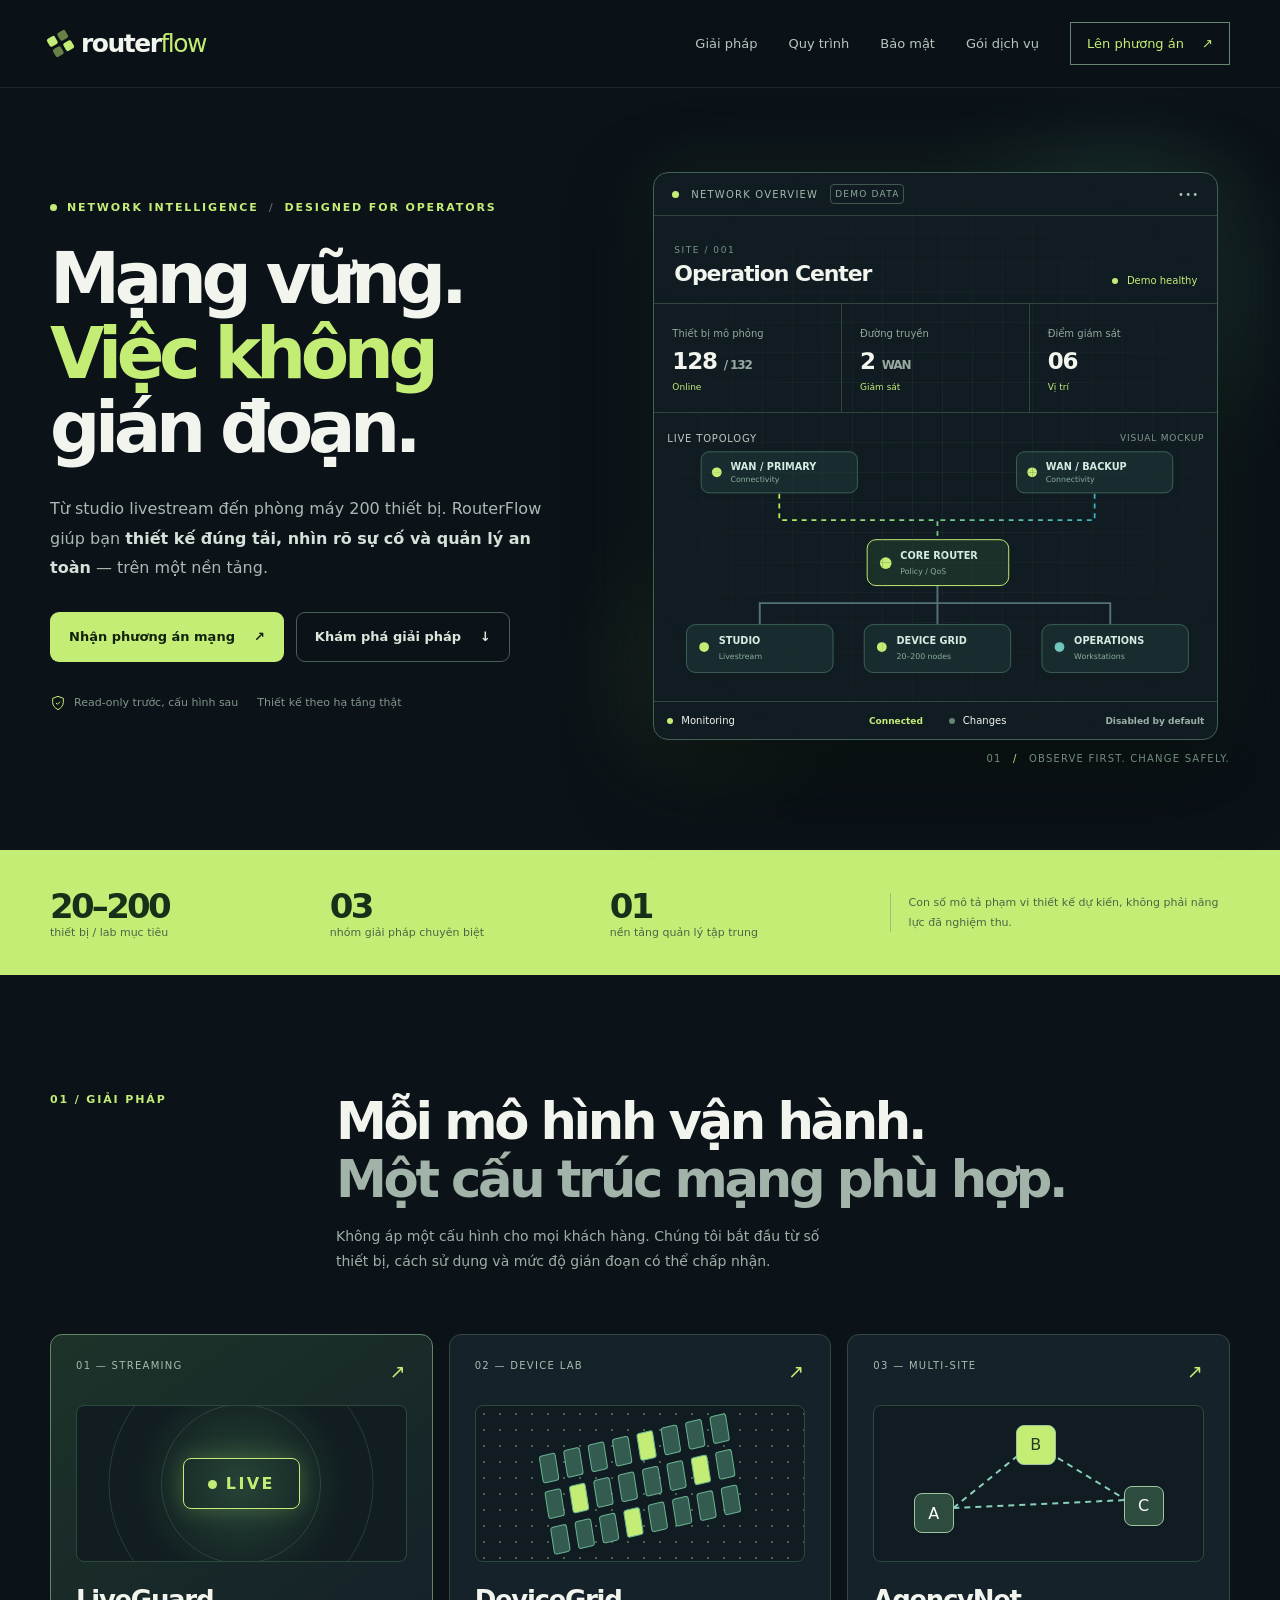
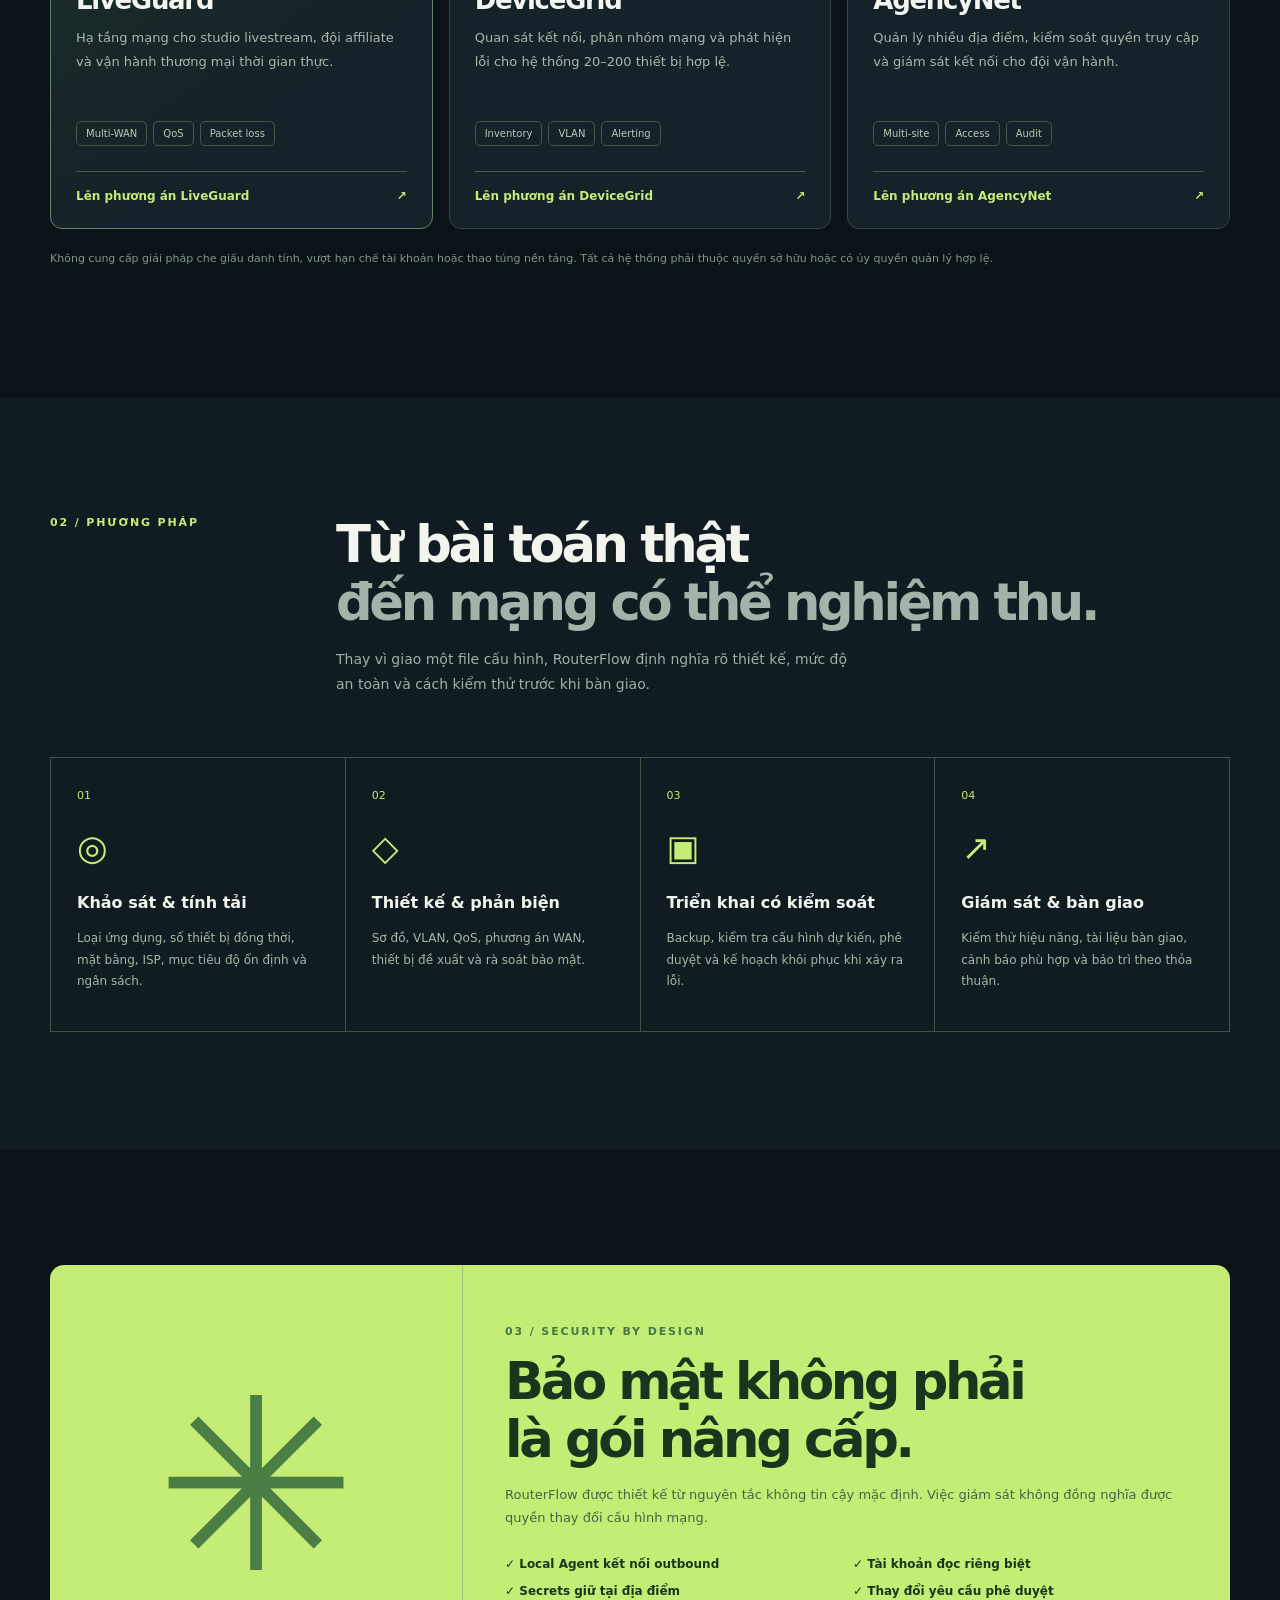
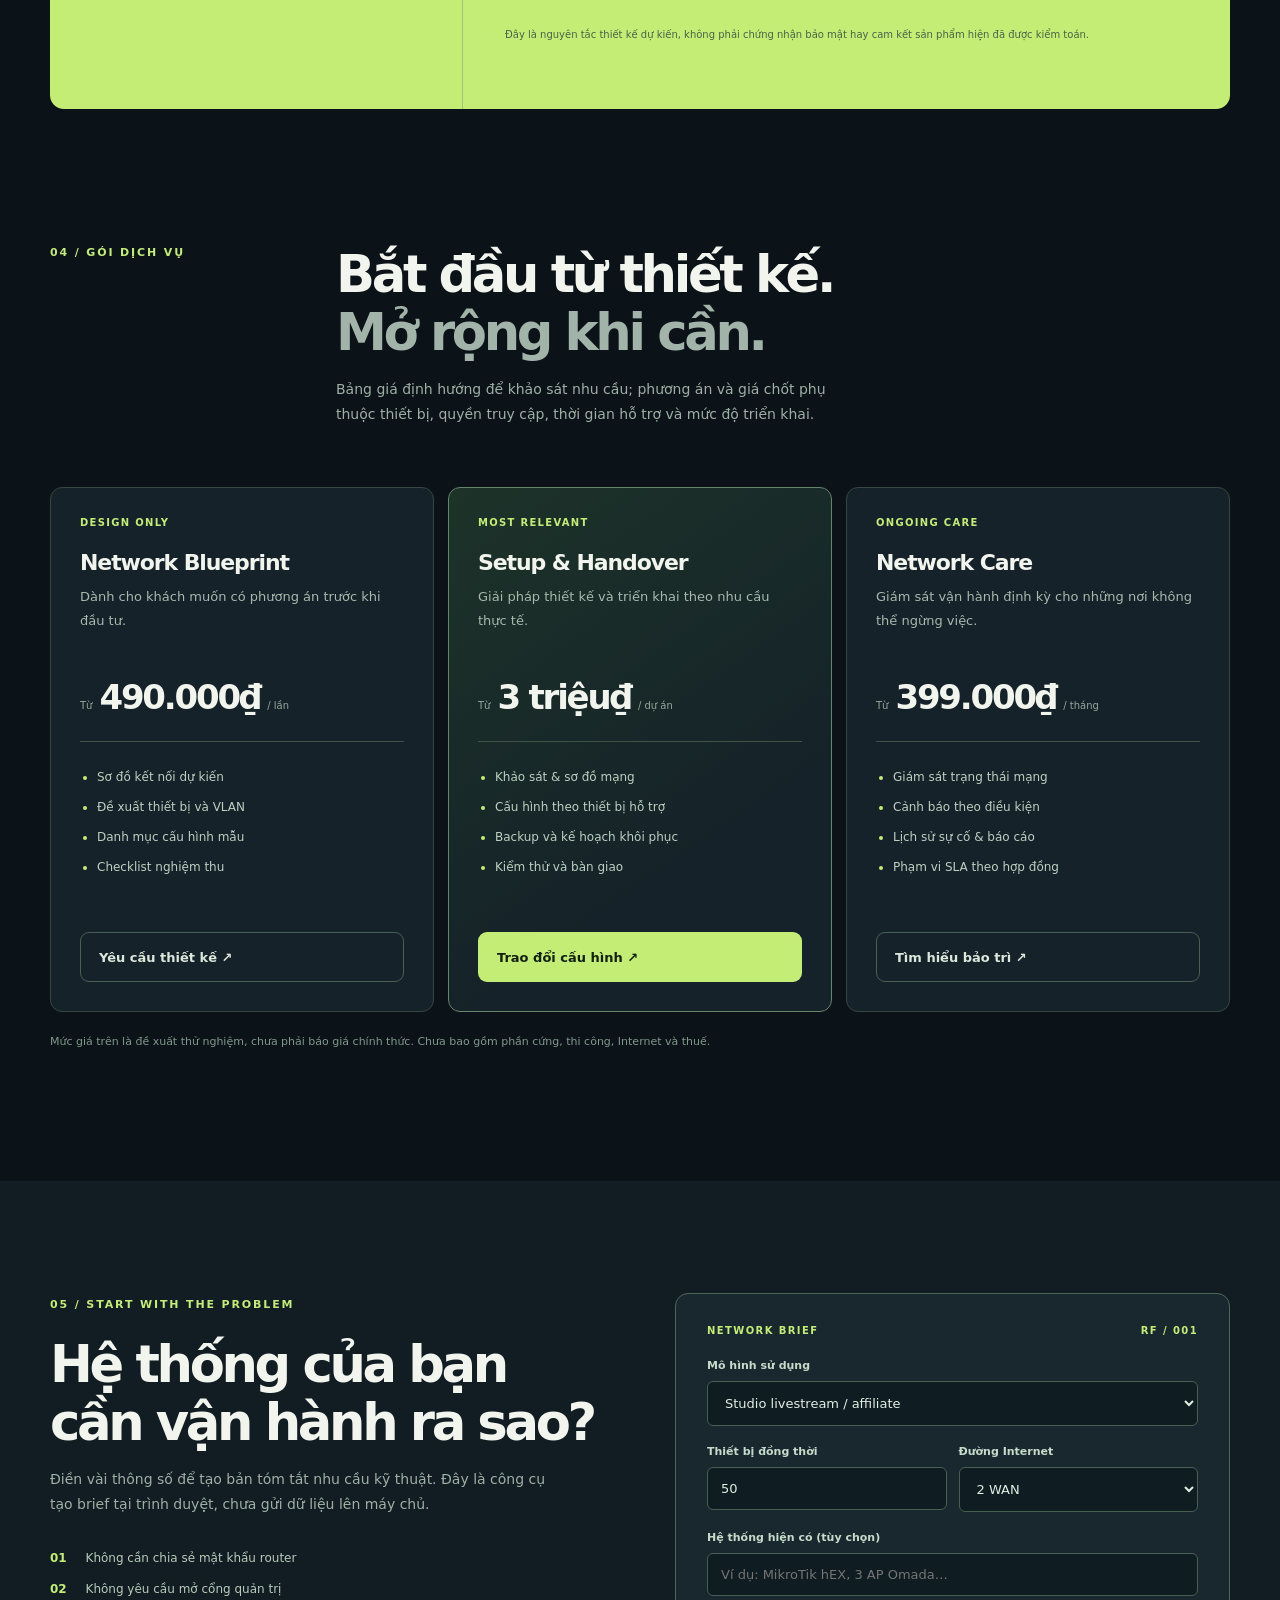
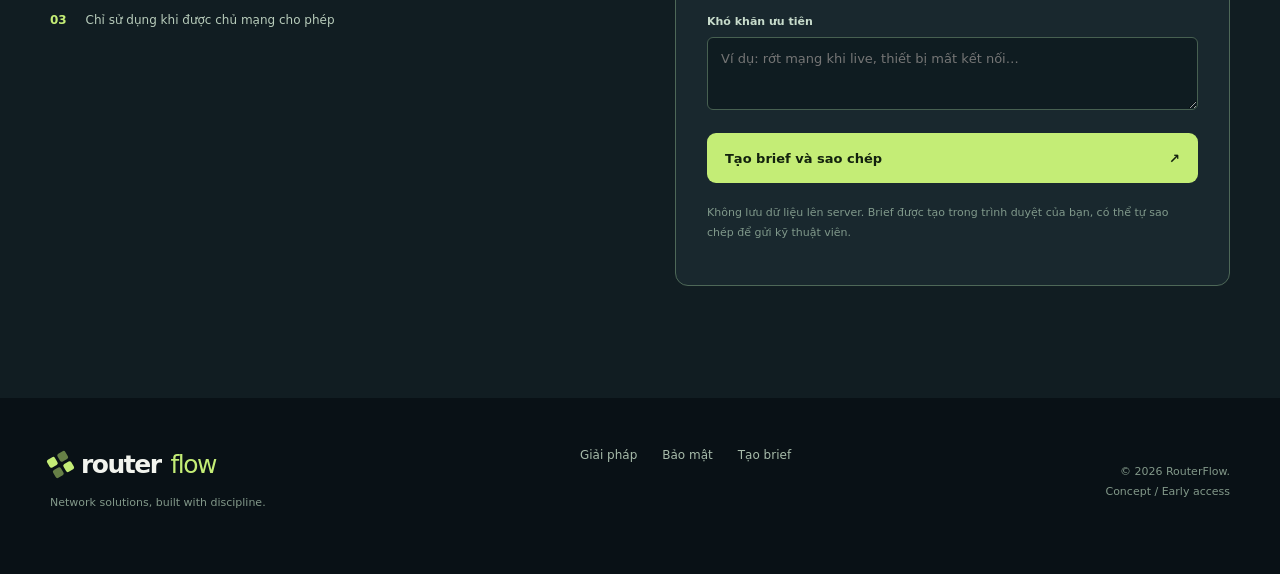
==== index.html @ 55b101b6 "feat: publish RouterFlow marketing landing (demo)" ====
<!doctype html>
<html lang="vi">
<head>
  <meta charset="utf-8" />
  <meta name="viewport" content="width=device-width, initial-scale=1" />
  <meta name="theme-color" content="#0b1218" />
  <meta name="description" content="RouterFlow — Thiết kế, giám sát và vận hành mạng cho studio livestream, phòng 20–200 thiết bị và agency. An toàn mặc định, ưu tiên giám sát chỉ đọc." />
  <meta property="og:title" content="RouterFlow — Mạng vững cho công việc không ngừng" />
  <meta property="og:description" content="Giải pháp mạng cho livestream, device lab, doanh nghiệp. Thiết kế đúng tải, giám sát thông minh, bảo mật theo từng địa điểm." />
  <meta property="og:type" content="website" />
  <title>RouterFlow — Mạng vững cho công việc không ngừng</title>
  <link rel="stylesheet" href="./assets/styles.css" />
  <script defer src="./assets/app.js"></script>
</head>
<body>
  <a class="skip-link" href="#main">Chuyển tới nội dung</a>
  <header class="site-header" id="top">
    <div class="nav-container shell">
      <a class="brand" href="#top" aria-label="RouterFlow - Trang chủ"><span class="brand-symbol" aria-hidden="true"><i></i><i></i><i></i><i></i></span><span>router<span class="brand-light">flow</span></span></a>
      <button class="menu-toggle" id="menuToggle" type="button" aria-controls="primaryNav" aria-expanded="false" aria-label="Mở menu"><span></span><span></span></button>
      <nav id="primaryNav" class="primary-nav" aria-label="Điều hướng chính"><a href="#solutions">Giải pháp</a><a href="#process">Quy trình</a><a href="#security">Bảo mật</a><a href="#packages">Gói dịch vụ</a><a href="#brief" class="nav-cta">Lên phương án <span aria-hidden="true">↗</span></a></nav>
    </div>
  </header>
  <main id="main">
    <section class="hero shell section-top">
      <div class="hero-copy">
        <div class="eyebrow"><span class="pulse-point"></span> NETWORK INTELLIGENCE <span class="eyebrow-sep">/</span> DESIGNED FOR OPERATORS</div>
        <h1>Mạng vững.<br><span>Việc không</span><br>gián đoạn<span class="period">.</span></h1>
        <p class="hero-lead">Từ studio livestream đến phòng máy 200 thiết bị. RouterFlow giúp bạn <strong>thiết kế đúng tải, nhìn rõ sự cố và quản lý an toàn</strong> — trên một nền tảng.</p>
        <div class="hero-actions"><a href="#brief" class="btn btn-primary">Nhận phương án mạng <span>↗</span></a><a href="#solutions" class="btn btn-ghost">Khám phá giải pháp <span>↓</span></a></div>
        <div class="hero-bottom"><span><svg viewBox="0 0 24 24" aria-hidden="true"><path d="m9 12 2 2 4-4"/><path d="M12 2 4 5v6c0 5 3.4 8.4 8 11 4.6-2.6 8-6 8-11V5z"/></svg> Read-only trước, cấu hình sau</span><span>Thiết kế theo hạ tầng thật</span></div>
      </div>
      <div class="hero-visual" aria-label="Minh họa bảng điều khiển mạng demo">
        <div class="visual-grid"></div>
        <div class="dash-card">
          <div class="dash-header"><span class="dash-led"></span><span>NETWORK OVERVIEW</span><span class="dash-tag">DEMO DATA</span><span class="dash-menu">•••</span></div>
          <div class="dash-title"><div><span class="subtle-mono">SITE / 001</span><h2>Operation Center</h2></div><span class="healthy"><span></span> Demo healthy</span></div>
          <div class="dash-stats"><div><small>Thiết bị mô phỏng</small><strong>128 <em>/ 132</em></strong><span>Online</span></div><div><small>Đường truyền</small><strong>2 <em>WAN</em></strong><span>Giám sát</span></div><div><small>Điểm giám sát</small><strong>06</strong><span>Vị trí</span></div></div>
          <div class="topology">
            <div class="topo-label">LIVE TOPOLOGY <span>VISUAL MOCKUP</span></div>
            <svg class="topology-svg" viewBox="0 0 550 250" role="img" aria-label="Sơ đồ mô phỏng hai Internet tới router, switch và ba nhóm thiết bị">
              <defs><linearGradient id="topoLine" x1="0" x2="1"><stop stop-color="#b5ef5c"/><stop offset="1" stop-color="#3db2ba"/></linearGradient></defs>
              <path d="M115 51 V78 H277 V98 M438 51 V78 H277" stroke="url(#topoLine)" stroke-width="1.8" fill="none" stroke-dasharray="5 5"/><path d="M277 145V163 H95V185 M277 163V185 M277 163H454V185" stroke="#557274" stroke-width="2" fill="none"/>
              <g class="topo-node"><rect x="35" y="8" width="160" height="42" rx="8"/><circle cx="51" cy="29" r="5" class="node-green"/><text x="65" y="27">WAN / PRIMARY</text><text x="65" y="39" class="topo-sm">Connectivity</text></g>
              <g class="topo-node"><rect x="358" y="8" width="160" height="42" rx="8"/><circle cx="374" cy="29" r="5" class="node-green"/><text x="388" y="27">WAN / BACKUP</text><text x="388" y="39" class="topo-sm">Connectivity</text></g>
              <g class="topo-node node-main"><rect x="205" y="98" width="145" height="47" rx="9"/><circle cx="224" cy="122" r="6" class="node-green"/><text x="239" y="118">CORE ROUTER</text><text x="239" y="133" class="topo-sm">Policy / QoS</text></g>
              <g class="topo-node"><rect x="20" y="185" width="150" height="49" rx="9"/><circle cx="38" cy="208" r="5" class="node-green"/><text x="53" y="205">STUDIO</text><text x="53" y="220" class="topo-sm">Livestream</text></g>
              <g class="topo-node"><rect x="202" y="185" width="150" height="49" rx="9"/><circle cx="220" cy="208" r="5" class="node-green"/><text x="235" y="205">DEVICE GRID</text><text x="235" y="220" class="topo-sm">20–200 nodes</text></g>
              <g class="topo-node"><rect x="384" y="185" width="150" height="49" rx="9"/><circle cx="402" cy="208" r="5" class="node-teal"/><text x="417" y="205">OPERATIONS</text><text x="417" y="220" class="topo-sm">Workstations</text></g>
            </svg>
          </div>
          <div class="dash-events"><div><i class="event-dot"></i><span>Monitoring</span><strong>Connected</strong></div><div><i class="event-dot muted"></i><span>Changes</span><strong class="muted-text">Disabled by default</strong></div></div>
        </div>
        <div class="visual-orb orb-one"></div><div class="visual-orb orb-two"></div>
        <div class="visual-foot">01 <span>/</span> OBSERVE FIRST. CHANGE SAFELY.</div>
      </div>
    </section>
    <section class="metrics-band"><div class="shell metrics-inner"><p><b>20–200</b><span>thiết bị / lab mục tiêu</span></p><p><b>03</b><span>nhóm giải pháp chuyên biệt</span></p><p><b>01</b><span>nền tảng quản lý tập trung</span></p><p class="metrics-note">Con số mô tả phạm vi thiết kế dự kiến, không phải năng lực đã nghiệm thu.</p></div></section>
    <section id="solutions" class="solutions section shell">
      <div class="section-intro"><span class="section-no">01 / GIẢI PHÁP</span><div><h2>Mỗi mô hình vận hành.<br><span>Một cấu trúc mạng phù hợp.</span></h2><p>Không áp một cấu hình cho mọi khách hàng. Chúng tôi bắt đầu từ số thiết bị, cách sử dụng và mức độ gián đoạn có thể chấp nhận.</p></div></div>
      <div class="solutions-grid">
        <article class="solution-card featured"><div class="card-head"><span>01 — STREAMING</span><span class="small-arrow">↗</span></div><div class="solution-art art-live"><span class="signal s1"></span><span class="signal s2"></span><span class="signal s3"></span><span class="art-center"><span class="live-pulse"></span>LIVE</span></div><h3>LiveGuard</h3><p>Hạ tầng mạng cho studio livestream, đội affiliate và vận hành thương mại thời gian thực.</p><div class="tags"><span>Multi-WAN</span><span>QoS</span><span>Packet loss</span></div><a href="#brief" data-preset="LiveGuard" class="card-link">Lên phương án LiveGuard <span>↗</span></a></article>
        <article class="solution-card"><div class="card-head"><span>02 — DEVICE LAB</span><span class="small-arrow">↗</span></div><div class="solution-art art-grid" aria-hidden="true"><div class="device-matrix"><i></i><i></i><i></i><i></i><i></i><i></i><i></i><i></i><i></i><i></i><i></i><i></i><i></i><i></i><i></i><i></i><i></i><i></i><i></i><i></i><i></i><i></i><i></i><i></i></div></div><h3>DeviceGrid</h3><p>Quan sát kết nối, phân nhóm mạng và phát hiện lỗi cho hệ thống 20–200 thiết bị hợp lệ.</p><div class="tags"><span>Inventory</span><span>VLAN</span><span>Alerting</span></div><a href="#brief" data-preset="DeviceGrid" class="card-link">Lên phương án DeviceGrid <span>↗</span></a></article>
        <article class="solution-card"><div class="card-head"><span>03 — MULTI-SITE</span><span class="small-arrow">↗</span></div><div class="solution-art art-agency" aria-hidden="true"><span class="office office-a">A</span><span class="office office-b">B</span><span class="office office-c">C</span><svg viewBox="0 0 300 120"><path d="M65 90 L145 25 L238 82 M65 90L238 82" stroke="#89d0bb" stroke-width="2" stroke-dasharray="6 5" fill="none"/></svg></div><h3>AgencyNet</h3><p>Quản lý nhiều địa điểm, kiểm soát quyền truy cập và giám sát kết nối cho đội vận hành.</p><div class="tags"><span>Multi-site</span><span>Access</span><span>Audit</span></div><a href="#brief" data-preset="AgencyNet" class="card-link">Lên phương án AgencyNet <span>↗</span></a></article>
      </div>
      <p class="section-disclaimer">Không cung cấp giải pháp che giấu danh tính, vượt hạn chế tài khoản hoặc thao túng nền tảng. Tất cả hệ thống phải thuộc quyền sở hữu hoặc có ủy quyền quản lý hợp lệ.</p>
    </section>
    <section id="process" class="process-section"><div class="shell"><div class="section-intro"><span class="section-no">02 / PHƯƠNG PHÁP</span><div><h2>Từ bài toán thật<br><span>đến mạng có thể nghiệm thu.</span></h2><p>Thay vì giao một file cấu hình, RouterFlow định nghĩa rõ thiết kế, mức độ an toàn và cách kiểm thử trước khi bàn giao.</p></div></div><div class="process-grid"><article><span class="step-index">01</span><div class="step-icon">◎</div><h3>Khảo sát & tính tải</h3><p>Loại ứng dụng, số thiết bị đồng thời, mặt bằng, ISP, mục tiêu độ ổn định và ngân sách.</p></article><article><span class="step-index">02</span><div class="step-icon">◇</div><h3>Thiết kế & phản biện</h3><p>Sơ đồ, VLAN, QoS, phương án WAN, thiết bị đề xuất và rà soát bảo mật.</p></article><article><span class="step-index">03</span><div class="step-icon">▣</div><h3>Triển khai có kiểm soát</h3><p>Backup, kiểm tra cấu hình dự kiến, phê duyệt và kế hoạch khôi phục khi xảy ra lỗi.</p></article><article><span class="step-index">04</span><div class="step-icon">↗</div><h3>Giám sát & bàn giao</h3><p>Kiểm thử hiệu năng, tài liệu bàn giao, cảnh báo phù hợp và bảo trì theo thỏa thuận.</p></article></div></div></section>
    <section id="security" class="security-section shell"><div class="security-panel"><div class="security-icon" aria-hidden="true">✳</div><div class="security-copy"><span class="section-no">03 / SECURITY BY DESIGN</span><h2>Bảo mật không phải<br>là gói nâng cấp.</h2><p>RouterFlow được thiết kế từ nguyên tắc không tin cậy mặc định. Việc giám sát không đồng nghĩa được quyền thay đổi cấu hình mạng.</p><div class="security-list"><span>✓ Local Agent kết nối outbound</span><span>✓ Tài khoản đọc riêng biệt</span><span>✓ Secrets giữ tại địa điểm</span><span>✓ Thay đổi yêu cầu phê duyệt</span></div><p class="security-footnote">Đây là nguyên tắc thiết kế dự kiến, không phải chứng nhận bảo mật hay cam kết sản phẩm hiện đã được kiểm toán.</p></div></div></section>
    <section id="packages" class="packages shell section"><div class="section-intro"><span class="section-no">04 / GÓI DỊCH VỤ</span><div><h2>Bắt đầu từ thiết kế.<br><span>Mở rộng khi cần.</span></h2><p>Bảng giá định hướng để khảo sát nhu cầu; phương án và giá chốt phụ thuộc thiết bị, quyền truy cập, thời gian hỗ trợ và mức độ triển khai.</p></div></div><div class="price-grid"><article class="price-card"><div class="price-top">DESIGN ONLY</div><h3>Network Blueprint</h3><p>Dành cho khách muốn có phương án trước khi đầu tư.</p><div class="price"><span>Từ</span><strong>490.000₫</strong><small>/ lần</small></div><ul><li>Sơ đồ kết nối dự kiến</li><li>Đề xuất thiết bị và VLAN</li><li>Danh mục cấu hình mẫu</li><li>Checklist nghiệm thu</li></ul><a href="#brief" class="btn btn-outline" data-preset="Network Blueprint">Yêu cầu thiết kế ↗</a></article><article class="price-card price-highlight"><div class="price-top">MOST RELEVANT</div><h3>Setup & Handover</h3><p>Giải pháp thiết kế và triển khai theo nhu cầu thực tế.</p><div class="price"><span>Từ</span><strong>3 triệu₫</strong><small>/ dự án</small></div><ul><li>Khảo sát & sơ đồ mạng</li><li>Cấu hình theo thiết bị hỗ trợ</li><li>Backup và kế hoạch khôi phục</li><li>Kiểm thử và bàn giao</li></ul><a href="#brief" class="btn btn-primary" data-preset="Setup & Handover">Trao đổi cấu hình ↗</a></article><article class="price-card"><div class="price-top">ONGOING CARE</div><h3>Network Care</h3><p>Giám sát vận hành định kỳ cho những nơi không thể ngừng việc.</p><div class="price"><span>Từ</span><strong>399.000₫</strong><small>/ tháng</small></div><ul><li>Giám sát trạng thái mạng</li><li>Cảnh báo theo điều kiện</li><li>Lịch sử sự cố & báo cáo</li><li>Phạm vi SLA theo hợp đồng</li></ul><a href="#brief" class="btn btn-outline" data-preset="Network Care">Tìm hiểu bảo trì ↗</a></article></div><p class="section-disclaimer">Mức giá trên là đề xuất thử nghiệm, chưa phải báo giá chính thức. Chưa bao gồm phần cứng, thi công, Internet và thuế.</p></section>
    <section id="brief" class="brief-section"><div class="shell brief-layout"><div><span class="section-no">05 / START WITH THE PROBLEM</span><h2>Hệ thống của bạn<br>cần vận hành ra sao?</h2><p>Điền vài thông số để tạo bản tóm tắt nhu cầu kỹ thuật. Đây là công cụ tạo brief tại trình duyệt, chưa gửi dữ liệu lên máy chủ.</p><div class="brief-points"><span><b>01</b> Không cần chia sẻ mật khẩu router</span><span><b>02</b> Không yêu cầu mở cổng quản trị</span><span><b>03</b> Chỉ sử dụng khi được chủ mạng cho phép</span></div></div><form id="briefForm" class="brief-form"><div class="form-head"><span>NETWORK BRIEF</span><span>RF / 001</span></div><label for="purpose">Mô hình sử dụng</label><select id="purpose" name="purpose"><option value="LiveGuard">Studio livestream / affiliate</option><option value="DeviceGrid">Phòng nhiều thiết bị</option><option value="AgencyNet">Agency / nhiều địa điểm</option><option value="Cafe Network">Quán cà phê / Wi-Fi khách</option><option value="Business Network">Văn phòng / doanh nghiệp</option><option value="Khác">Khác</option></select><div class="form-row"><div><label for="devices">Thiết bị đồng thời</label><input id="devices" name="devices" inputmode="numeric" type="number" min="1" max="10000" value="50" required /></div><div><label for="wans">Đường Internet</label><select id="wans" name="wans"><option value="1">1 WAN</option><option value="2" selected>2 WAN</option><option value="3+">3+ WAN</option><option value="Chưa rõ">Chưa rõ</option></select></div></div><label for="equipment">Hệ thống hiện có (tùy chọn)</label><input id="equipment" name="equipment" maxlength="180" placeholder="Ví dụ: MikroTik hEX, 3 AP Omada…"/><label for="issues">Khó khăn ưu tiên</label><textarea id="issues" name="issues" maxlength="800" rows="3" placeholder="Ví dụ: rớt mạng khi live, thiết bị mất kết nối…" required></textarea><button class="btn btn-primary form-submit" type="submit">Tạo brief và sao chép <span>↗</span></button><div id="briefResult" class="brief-result" aria-live="polite" hidden></div><p class="privacy-note">Không lưu dữ liệu lên server. Brief được tạo trong trình duyệt của bạn, có thể tự sao chép để gửi kỹ thuật viên.</p></form></div></section>
  </main>
  <footer class="site-footer"><div class="shell footer-content"><div><a href="#top" class="brand"><span class="brand-symbol" aria-hidden="true"><i></i><i></i><i></i><i></i></span>router<span class="brand-light">flow</span></a><p>Network solutions, built with discipline.</p></div><div class="footer-links"><a href="#solutions">Giải pháp</a><a href="#security">Bảo mật</a><a href="#brief">Tạo brief</a></div><div class="footer-end">© <span id="year">2026</span> RouterFlow.<br>Concept / Early access</div></div></footer>
</body>
</html>
---- assets/styles.css ----
:root{--bg:#0b1218;--bg2:#111c22;--card:#17242a;--text:#f2f4ee;--muted:#9eadae;--lime:#c4ed76;--teal:#71c6bb;--edge:#31433d}*{box-sizing:border-box}html{scroll-behavior:smooth;scroll-padding-top:88px}body{margin:0;background:var(--bg);color:var(--text);font-family:Inter,system-ui,-apple-system,Segoe UI,sans-serif;overflow-x:clip}a{color:inherit;text-decoration:none}button,input,select,textarea{font:inherit}button{cursor:pointer}button:focus-visible,a:focus-visible,input:focus-visible,select:focus-visible,textarea:focus-visible{outline:2px solid var(--lime);outline-offset:3px}h1,h2,h3,p{margin-top:0}.shell{width:min(calc(100% - 64px),1180px);margin:0 auto}.skip-link{position:absolute;left:16px;top:-80px;background:var(--lime);color:#132010;padding:12px;z-index:100}.skip-link:focus{top:12px}.site-header{border-bottom:1px solid #ffffff15;height:88px;background:#0b1218f2;position:relative;z-index:10}.nav-container{height:100%;display:flex;align-items:center;justify-content:space-between}.brand{display:inline-flex;align-items:center;gap:10px;font-size:25px;font-weight:800;letter-spacing:-.06em}.brand-light{color:var(--lime);font-weight:400}.brand-symbol{display:grid;grid-template-columns:repeat(2,9px);grid-template-rows:repeat(2,9px);gap:3px;transform:rotate(-30deg)}.brand-symbol i{background:var(--lime);border-radius:2px}.brand-symbol i:nth-child(2),.brand-symbol i:nth-child(3){opacity:.5}.primary-nav{display:flex;gap:31px;align-items:center;font-size:13px;color:#b6c5bf}.primary-nav a:hover{color:var(--lime)}.nav-cta{padding:13px 16px;border:1px solid #668675;color:var(--lime)}.nav-cta span{margin-left:14px}.menu-toggle{display:none}.hero{display:grid;grid-template-columns:1fr 1.07fr;align-items:center;gap:42px;min-height:720px}.section-top{padding:84px 0 110px}.eyebrow,.section-no{font-size:11px;letter-spacing:.17em;font-weight:780;color:var(--lime)}.eyebrow{display:flex;align-items:center;gap:10px}.pulse-point{display:inline-block;width:7px;height:7px;border-radius:50%;background:var(--lime)}.eyebrow-sep{color:#53665e}.hero h1{font-size:clamp(57px,5.5vw,78px);line-height:1.06;letter-spacing:-.076em;font-weight:690;margin:28px 0}.hero h1 span{color:var(--lime)}.hero h1 .period{color:var(--text)}.hero-lead{color:#aab9b3;font-size:16px;line-height:1.85;max-width:495px}.hero-lead strong{color:#d3e1d8;font-weight:650}.hero-actions{display:flex;gap:12px;flex-wrap:wrap;margin-top:29px}.btn{display:inline-flex;align-items:center;justify-content:space-between;gap:19px;border:1px solid transparent;border-radius:9px;padding:15px 18px;font-size:13px;font-weight:750;min-height:50px;transition:transform .2s ease}.btn:hover{transform:translateY(-2px)}.btn-primary{background:var(--lime);color:#13220e}.btn-ghost,.btn-outline{border-color:#486055;color:#dce7dc;background:transparent}.hero-bottom{display:flex;gap:19px;color:#82968c;font-size:11px;margin-top:33px}.hero-bottom span{display:flex;align-items:center;gap:8px}.hero-bottom svg{width:16px;height:16px;stroke:var(--lime);fill:none;stroke-width:1.5}.hero-visual{min-height:475px;display:flex;align-items:center;justify-content:center;position:relative;isolation:isolate}.visual-grid{position:absolute;inset:0;background-image:linear-gradient(#33483b42 1px,transparent 1px),linear-gradient(90deg,#33483b42 1px,transparent 1px);background-size:30px 30px;mask-image:radial-gradient(ellipse,black 10%,transparent 78%)}.visual-orb{position:absolute;z-index:-1;border-radius:50%;filter:blur(65px);opacity:.2}.orb-one{background:#73ceb4;width:230px;height:230px;right:0;top:0}.orb-two{background:#9ed063;width:130px;height:130px;left:0;bottom:0}.dash-card{width:100%;max-width:565px;background:#111c22;border:1px solid #426257;border-radius:15px;box-shadow:0 30px 80px #0008,0 0 80px #477e5433;overflow:hidden}.dash-header{display:flex;align-items:center;gap:12px;height:43px;border-bottom:1px solid #32443f;padding:0 18px;color:#a5b9af;font-size:10px;letter-spacing:.12em}.dash-led{background:var(--lime);width:7px;height:7px;border-radius:50%}.dash-tag{font-size:9px;border:1px solid #41584d;color:#8ca99b;border-radius:4px;padding:4px}.dash-menu{margin-left:auto}.dash-title{display:flex;justify-content:space-between;align-items:end;padding:22px 20px 17px}.subtle-mono{font-size:9px;letter-spacing:.17em;color:#75958b}.dash-title h2{font-size:22px;letter-spacing:-.05em;margin:4px 0 0}.healthy{color:var(--lime);font-size:10px}.healthy span{display:inline-block;background:var(--lime);width:6px;height:6px;border-radius:50%;margin-right:6px}.dash-stats{display:grid;grid-template-columns:repeat(3,1fr);border-top:1px solid #34453f;border-bottom:1px solid #34453f}.dash-stats>div{padding:18px;border-right:1px solid #34453f}.dash-stats>div:last-child{border:none}.dash-stats small{color:#93a79b;font-size:10px}.dash-stats strong{display:block;font-size:23px;letter-spacing:-.05em;margin:7px 0 1px}.dash-stats em{font-size:12px;color:#99aaa2;font-style:normal}.dash-stats div>span{font-size:9px;color:var(--lime)}.topology{padding:20px 13px 9px}.topo-label{display:flex;justify-content:space-between;color:#bbc9c1;font-size:10px;letter-spacing:.08em}.topo-label span{color:#80988b;font-size:9px}.topology-svg{width:100%}.topo-node rect{fill:#182b2e;stroke:#3c6257}.topo-node text{fill:#d4ece1;font-size:10px;font-weight:600}.topo-node .topo-sm{fill:#8eaea0;font-size:8px;font-weight:400}.topo-node .node-green{fill:var(--lime)}.topo-node .node-teal{fill:var(--teal)}.node-main rect{fill:#1b3028;stroke:var(--lime)}.dash-events{border-top:1px solid #34463f;display:grid;grid-template-columns:1fr 1fr}.dash-events div{display:flex;align-items:center;gap:8px;font-size:10px;padding:13px}.dash-events strong{margin-left:auto;font-size:9px;color:var(--lime)}.dash-events .muted-text{color:#9ab0a6}.event-dot{width:6px;height:6px;border-radius:50%;background:var(--lime)}.event-dot.muted{background:#698277}.visual-foot{position:absolute;bottom:-24px;right:0;font-size:10px;letter-spacing:.12em;color:#708d7b}.visual-foot span{color:var(--lime);margin:0 7px}.metrics-band{background:var(--lime);color:#183019}.metrics-inner{display:grid;grid-template-columns:1fr 1fr 1fr 1.3fr;align-items:center;gap:18px;padding:36px 0}.metrics-inner p{margin:0;display:flex;flex-direction:column}.metrics-inner b{font-size:34px;letter-spacing:-.08em}.metrics-inner span,.metrics-inner .metrics-note{font-size:11px;color:#4d6546}.metrics-note{border-left:1px solid #9bbf77;padding-left:18px;line-height:1.8}.section,.process-section{padding:118px 0}.section-intro{display:grid;grid-template-columns:250px 1fr;gap:36px;margin-bottom:46px}.section-intro h2,.brief-layout h2,.security-copy h2{font-size:clamp(36px,4vw,56px);letter-spacing:-.065em;line-height:1.13;font-weight:650;margin-bottom:15px}.section-intro h2 span{color:#a2b4a9}.section-intro p,.brief-layout>div>p{font-size:14px;color:#9eb0a6;line-height:1.8;max-width:520px}.solutions-grid,.price-grid{display:grid;grid-template-columns:repeat(3,1fr);gap:16px}.solution-card,.price-card{padding:25px;background:#152229;border:1px solid #35483f;border-radius:12px}.solution-card.featured,.price-card.price-highlight{background:linear-gradient(145deg,#1d3329,#152229 70%);border-color:#65846c}.card-head{display:flex;justify-content:space-between;color:#a5bdad;font-size:10px;letter-spacing:.13em}.small-arrow{font-size:19px;color:var(--lime)}.solution-art{height:157px;background:#101c21;border:1px solid #2c4a3c;border-radius:8px;margin:23px 0;position:relative;overflow:hidden}.art-live{display:grid;place-items:center;background:radial-gradient(circle,#335d4380,#111d21 58%)}.signal{position:absolute;border:1px solid #6d9d7340;border-radius:100%;width:160px;height:160px;top:50%;left:50%;transform:translate(-50%,-50%)}.s2{width:265px;height:265px}.s3{width:365px;height:365px}.art-center{z-index:1;border:1px solid var(--lime);box-shadow:0 0 25px #aadd7047;border-radius:8px;padding:15px 24px;color:var(--lime);font-weight:800;letter-spacing:.15em}.live-pulse{display:inline-block;width:9px;height:9px;border-radius:100%;background:var(--lime);margin-right:9px}.art-grid{display:grid;place-items:center;background-image:radial-gradient(#4a6252 1px,transparent 1px);background-size:16px 16px}.device-matrix{display:grid;grid-template-columns:repeat(8,17px);gap:8px;transform:rotate(-13deg) skew(-4deg)}.device-matrix i{height:28px;border:1px solid #6ab391;background:#335b50;border-radius:3px}.device-matrix i:nth-child(5n){background:var(--lime)}.art-agency svg{position:absolute;inset:12px 0;width:100%;height:120px}.office{z-index:1;position:absolute;width:40px;height:40px;border:1px solid #9cc5a0;background:#2e4c3d;color:#fff;display:grid;place-items:center;border-radius:8px}.office-a{left:12%;bottom:18%}.office-b{left:43%;top:12%;background:var(--lime);color:#273b24}.office-c{right:12%;bottom:23%}.solution-card h3{font-size:26px;letter-spacing:-.05em;margin-bottom:11px}.solution-card p,.price-card p{font-size:13px;line-height:1.8;color:#a7b9ad}.solution-card p{min-height:70px}.tags{display:flex;gap:6px;flex-wrap:wrap;margin:25px 0}.tags span{font-size:10px;color:#b7cbb6;border:1px solid #425849;border-radius:5px;padding:6px 9px}.card-link{border-top:1px solid #456048;padding-top:17px;display:flex;justify-content:space-between;color:var(--lime);font-size:12px;font-weight:750}.section-disclaimer,.privacy-note{font-size:11px;line-height:1.8;color:#80998b;margin-top:20px}.process-section{background:#111c22}.process-grid{display:grid;grid-template-columns:repeat(4,1fr);gap:1px;background:#3d5546;border:1px solid #3d5546}.process-grid article{background:#111c22;padding:26px;min-height:240px}.step-index{color:var(--lime);font-size:11px}.step-icon{font-size:35px;color:var(--lime);margin:25px 0}.process-grid h3{font-size:16px}.process-grid p{font-size:12px;line-height:1.8;color:#a5b8a8}.security-section{padding:115px 0}.security-panel{background:var(--lime);color:#1a351d;border-radius:14px;display:grid;grid-template-columns:35% 1fr;overflow:hidden;min-height:390px}.security-icon{display:grid;place-items:center;font-size:240px;color:#4a7e44;border-right:1px solid #9cc47b}.security-copy{padding:55px 42px}.security-copy .section-no{color:#497749}.security-copy h2{margin:14px 0}.security-copy p{font-size:13px;color:#466447;line-height:1.8}.security-list{display:grid;grid-template-columns:1fr 1fr;gap:13px;margin:28px 0}.security-list span{font-size:12px;font-weight:650}.security-copy .security-footnote{font-size:10px}.packages{padding-top:22px}.price-grid{gap:14px}.price-card{display:flex;flex-direction:column;padding:29px}.price-top{font-size:10px;letter-spacing:.13em;font-weight:740;color:var(--lime);margin-bottom:22px}.price-card h3{font-size:22px;letter-spacing:-.05em;margin-bottom:10px}.price-card>p{min-height:55px}.price{margin:24px 0}.price span,.price small{font-size:10px;color:#96a99b}.price strong{font-size:34px;letter-spacing:-.065em;margin:0 7px}.price-card ul{margin:0 0 30px;padding:20px 0 20px 17px;border-top:1px solid #3f5447;color:#bdd1c1;line-height:2.5;font-size:12px;flex:1}.price-card li::marker{color:var(--lime)}.brief-section{background:#111d22;padding:112px 0}.brief-layout{display:grid;grid-template-columns:1fr 1fr;gap:70px}.brief-layout h2{margin-top:24px}.brief-points{display:grid;gap:17px;margin-top:34px}.brief-points span{color:#b8ccbb;font-size:12px}.brief-points b{color:var(--lime);margin-right:15px}.brief-form{background:#19282e;border:1px solid #4e6858;border-radius:13px;padding:31px}.form-head{display:flex;justify-content:space-between;color:var(--lime);letter-spacing:.14em;font-weight:760;font-size:10px;margin-bottom:23px}.brief-form label{display:block;color:#c7dbcb;font-size:11px;font-weight:650;margin-bottom:9px}.brief-form input,.brief-form select,.brief-form textarea{width:100%;background:#0f1c21;color:#e1eee2;border:1px solid #476051;padding:13px;border-radius:6px;margin-bottom:19px;font-size:13px}.brief-form textarea{resize:vertical}.form-row{display:grid;grid-template-columns:1fr 1fr;gap:12px}.form-submit{border:0;width:100%}.brief-result{border:1px solid #6f9b70;background:#10291f;border-radius:8px;padding:15px;margin-top:14px}.brief-result strong{color:var(--lime);font-size:12px}.brief-result pre{white-space:pre-wrap;overflow-wrap:anywhere;font-size:11px;line-height:1.75;max-height:220px;overflow:auto}.brief-result .btn{min-height:35px;padding:8px 11px}.site-footer{padding:50px 0;background:#091116}.footer-content{display:flex;justify-content:space-between;gap:25px}.footer-content p,.footer-end{font-size:11px;color:#829889;line-height:1.8;margin-top:14px}.footer-links{display:flex;gap:25px;font-size:12px;color:#a7bbaa}.footer-end{text-align:right}@media(max-width:900px){.site-header{height:72px}.menu-toggle{display:grid;gap:5px;background:none;border:0;padding:10px}.menu-toggle span{display:block;width:26px;height:2px;background:var(--lime)}.primary-nav{display:none;position:absolute;top:72px;left:0;right:0;background:#15242b;padding:25px;flex-direction:column;align-items:stretch;gap:20px}.primary-nav.is-open{display:flex}.hero{grid-template-columns:1fr;gap:30px}.hero-visual{min-height:360px}.metrics-inner{grid-template-columns:repeat(3,1fr)}.metrics-note{grid-column:1/-1}.section-intro{grid-template-columns:1fr;gap:15px}.solutions-grid,.price-grid{grid-template-columns:1fr 1fr}.solution-card:nth-child(3),.price-card:nth-child(3){grid-column:1/-1}.process-grid{grid-template-columns:repeat(2,1fr)}.security-panel{grid-template-columns:1fr}.security-icon{display:none}.brief-layout{grid-template-columns:1fr;gap:42px}.section,.process-section,.brief-section{padding:80px 0}}@media(max-width:580px){.shell{width:calc(100% - 32px)}.section-top{padding:58px 0}.hero h1{font-size:clamp(51px,12vw,68px)}.hero-lead{font-size:14px}.hero-actions{flex-direction:column}.hero-bottom{display:grid;gap:12px}.hero-visual{min-height:325px}.dash-title h2{font-size:18px}.dash-stats>div{padding:12px 8px}.dash-stats strong{font-size:19px}.dash-events div{padding:11px 7px;font-size:9px}.dash-events strong{font-size:8px}.metrics-inner{grid-template-columns:repeat(2,1fr)}.section-intro h2,.brief-layout h2,.security-copy h2{font-size:39px}.solutions-grid,.price-grid,.process-grid{grid-template-columns:1fr}.solution-card:nth-child(3),.price-card:nth-child(3){grid-column:auto}.security-copy{padding:36px 22px}.security-list{grid-template-columns:1fr}.brief-form{padding:20px}.footer-content{flex-direction:column}.footer-end{text-align:left}}
@media(prefers-reduced-motion:reduce){html{scroll-behavior:auto}*,*:before,*:after{transition:none!important}}
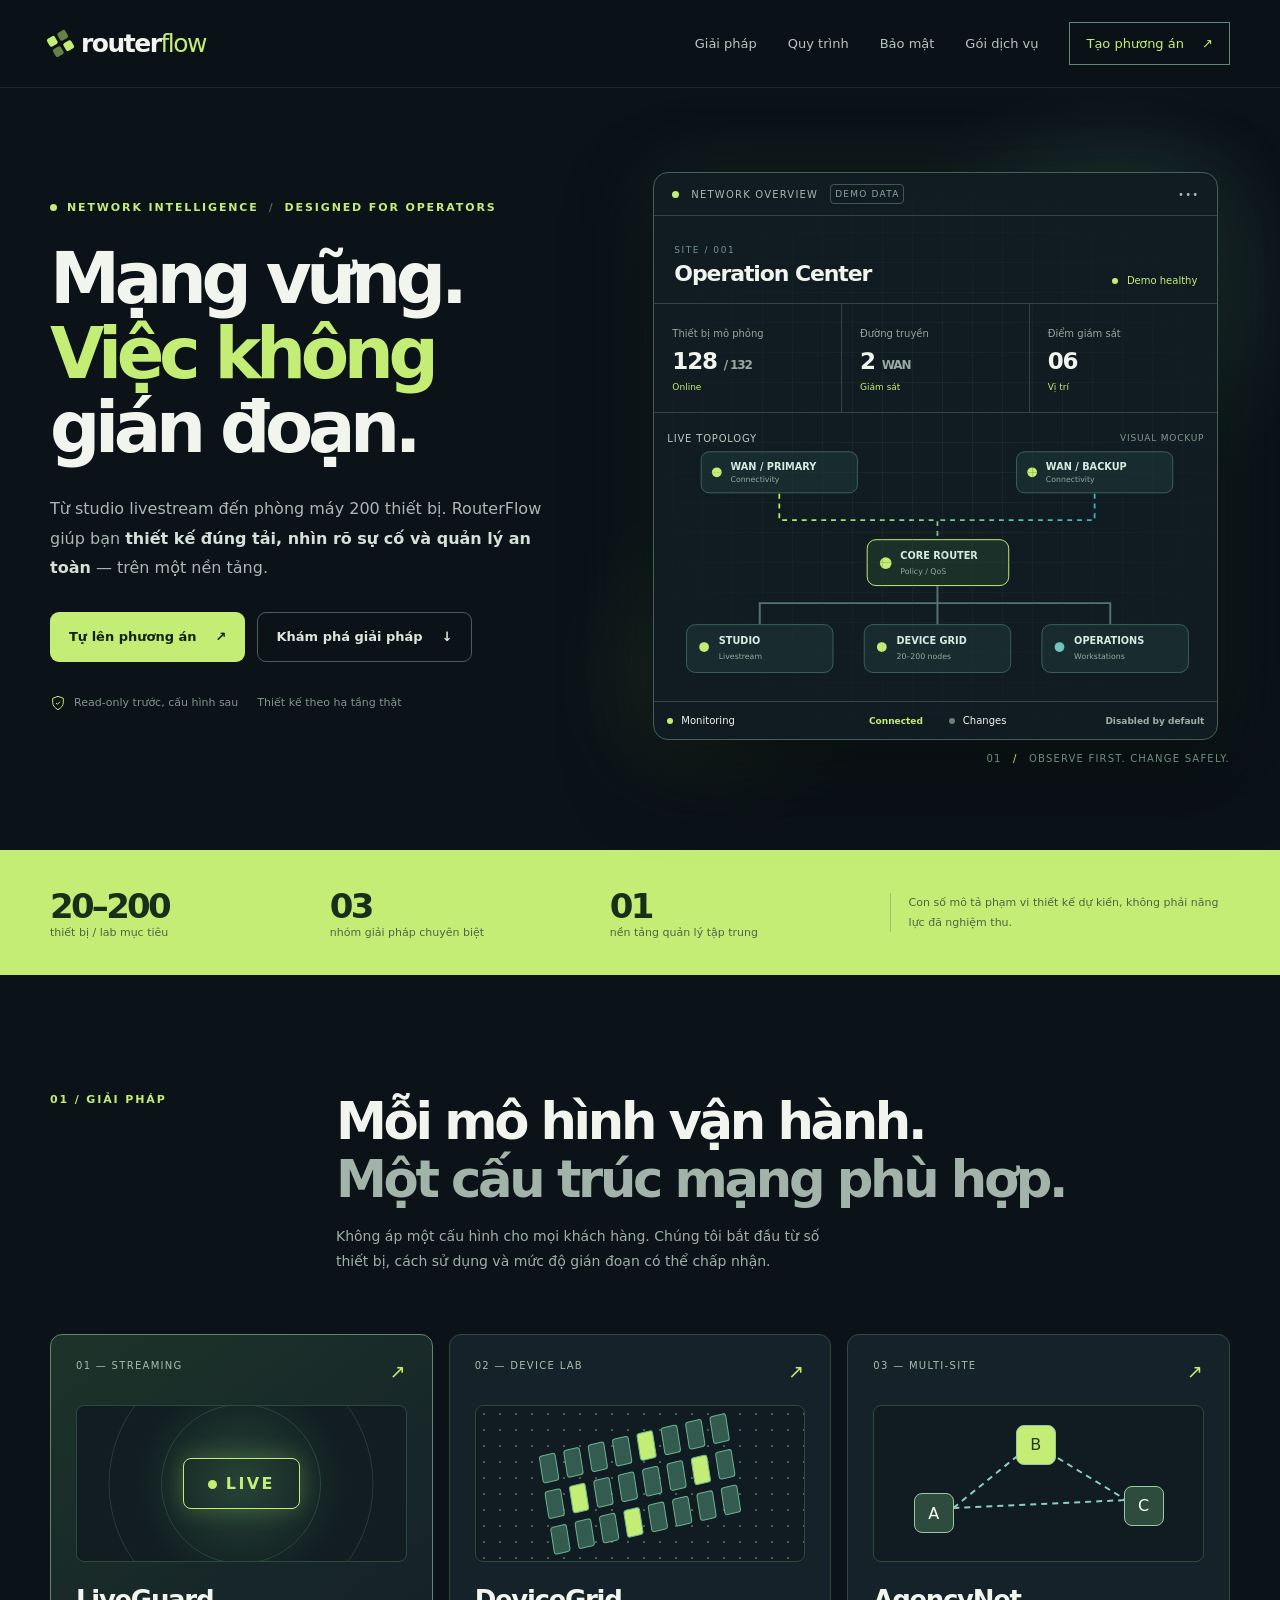
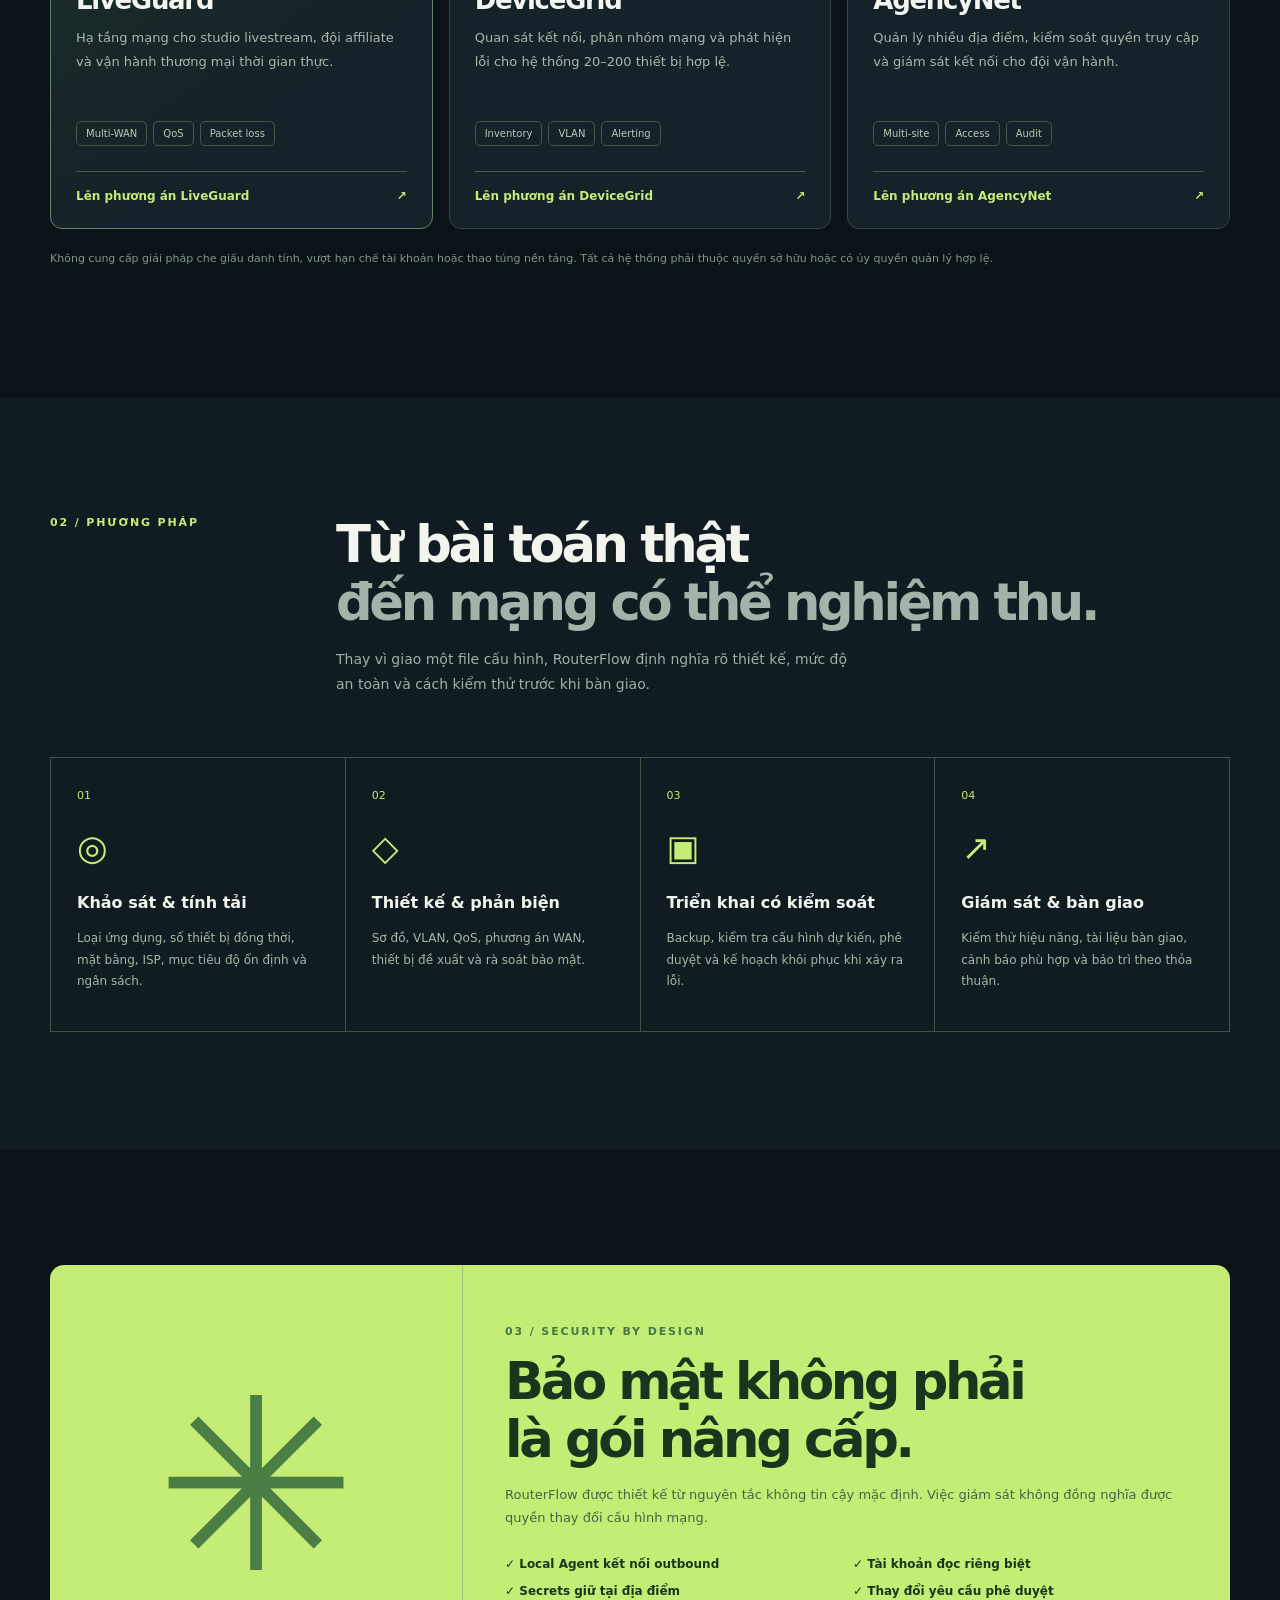
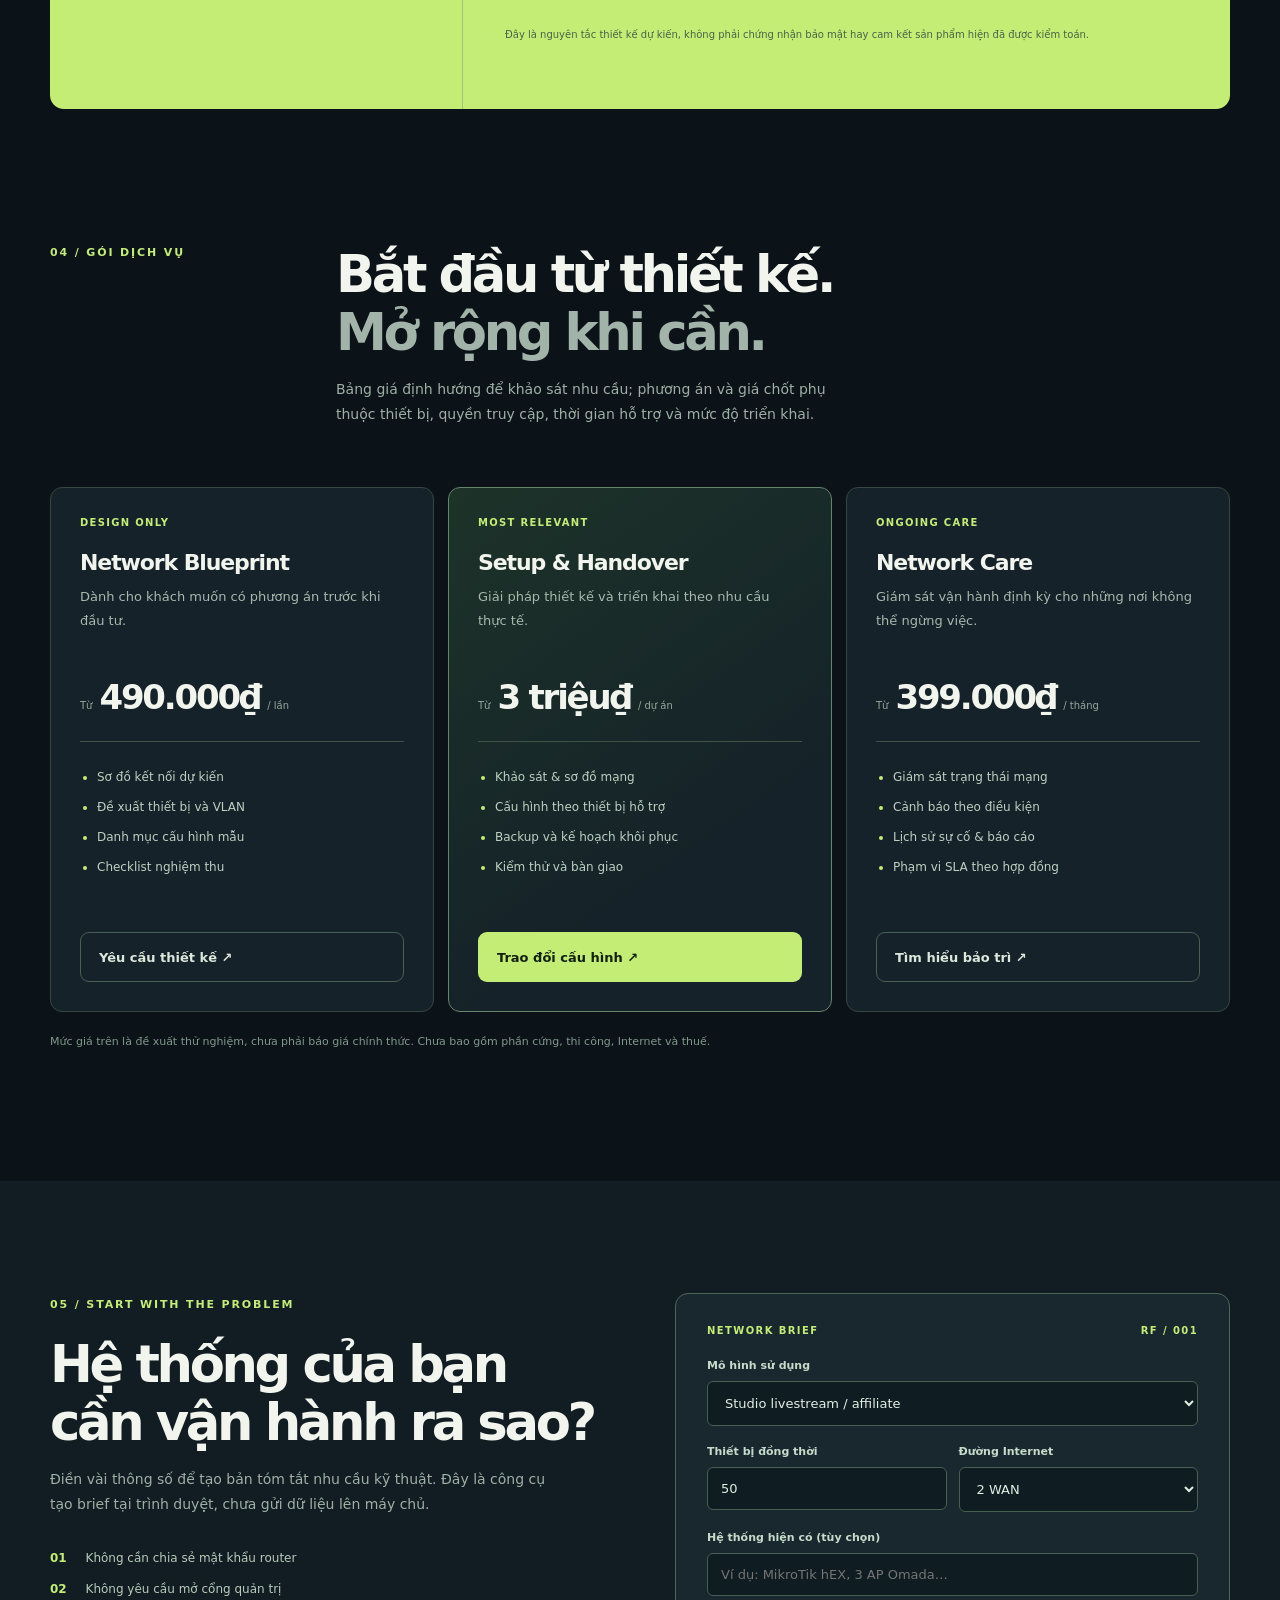
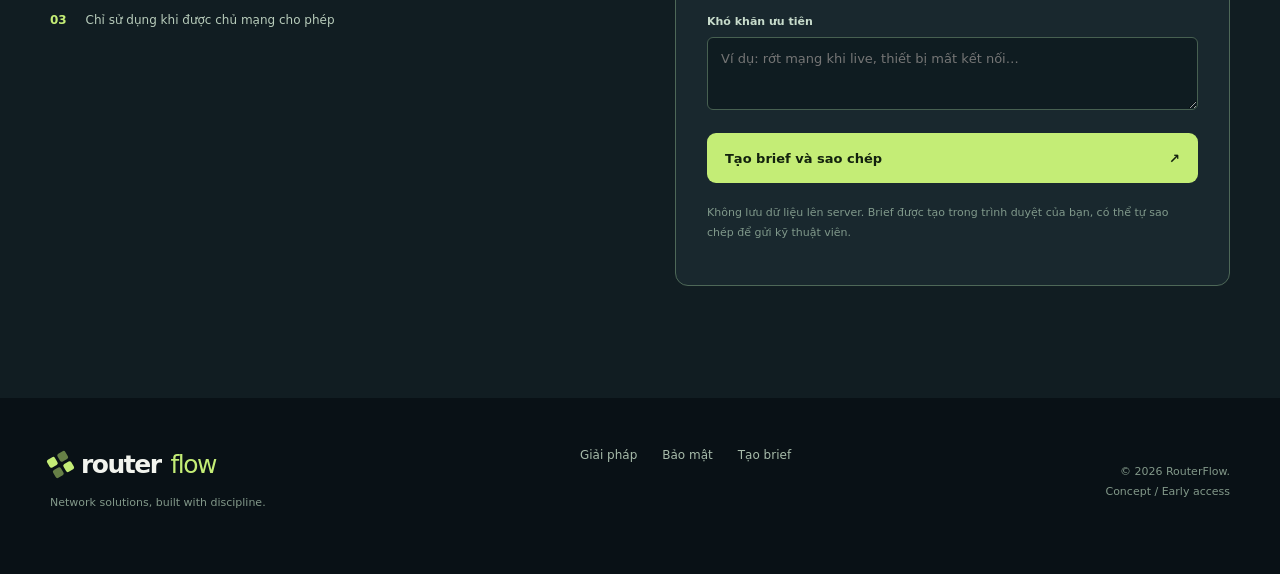
==== commit 997a8f53: "feat(landing): link to self-service network blueprint planner" ====
--- a/index.html
+++ b/index.html
@@ -18,7 +18,7 @@
     <div class="nav-container shell">
       <a class="brand" href="#top" aria-label="RouterFlow - Trang chủ"><span class="brand-symbol" aria-hidden="true"><i></i><i></i><i></i><i></i></span><span>router<span class="brand-light">flow</span></span></a>
       <button class="menu-toggle" id="menuToggle" type="button" aria-controls="primaryNav" aria-expanded="false" aria-label="Mở menu"><span></span><span></span></button>
-      <nav id="primaryNav" class="primary-nav" aria-label="Điều hướng chính"><a href="#solutions">Giải pháp</a><a href="#process">Quy trình</a><a href="#security">Bảo mật</a><a href="#packages">Gói dịch vụ</a><a href="#brief" class="nav-cta">Lên phương án <span aria-hidden="true">↗</span></a></nav>
+      <nav id="primaryNav" class="primary-nav" aria-label="Điều hướng chính"><a href="#solutions">Giải pháp</a><a href="#process">Quy trình</a><a href="#security">Bảo mật</a><a href="#packages">Gói dịch vụ</a><a href="./blueprint.html" class="nav-cta">Tạo phương án <span aria-hidden="true">↗</span></a></nav>
     </div>
   </header>
   <main id="main">
@@ -27,7 +27,7 @@
         <div class="eyebrow"><span class="pulse-point"></span> NETWORK INTELLIGENCE <span class="eyebrow-sep">/</span> DESIGNED FOR OPERATORS</div>
         <h1>Mạng vững.<br><span>Việc không</span><br>gián đoạn<span class="period">.</span></h1>
         <p class="hero-lead">Từ studio livestream đến phòng máy 200 thiết bị. RouterFlow giúp bạn <strong>thiết kế đúng tải, nhìn rõ sự cố và quản lý an toàn</strong> — trên một nền tảng.</p>
-        <div class="hero-actions"><a href="#brief" class="btn btn-primary">Nhận phương án mạng <span>↗</span></a><a href="#solutions" class="btn btn-ghost">Khám phá giải pháp <span>↓</span></a></div>
+        <div class="hero-actions"><a href="./blueprint.html" class="btn btn-primary">Tự lên phương án <span>↗</span></a><a href="#solutions" class="btn btn-ghost">Khám phá giải pháp <span>↓</span></a></div>
         <div class="hero-bottom"><span><svg viewBox="0 0 24 24" aria-hidden="true"><path d="m9 12 2 2 4-4"/><path d="M12 2 4 5v6c0 5 3.4 8.4 8 11 4.6-2.6 8-6 8-11V5z"/></svg> Read-only trước, cấu hình sau</span><span>Thiết kế theo hạ tầng thật</span></div>
       </div>
       <div class="hero-visual" aria-label="Minh họa bảng điều khiển mạng demo">
